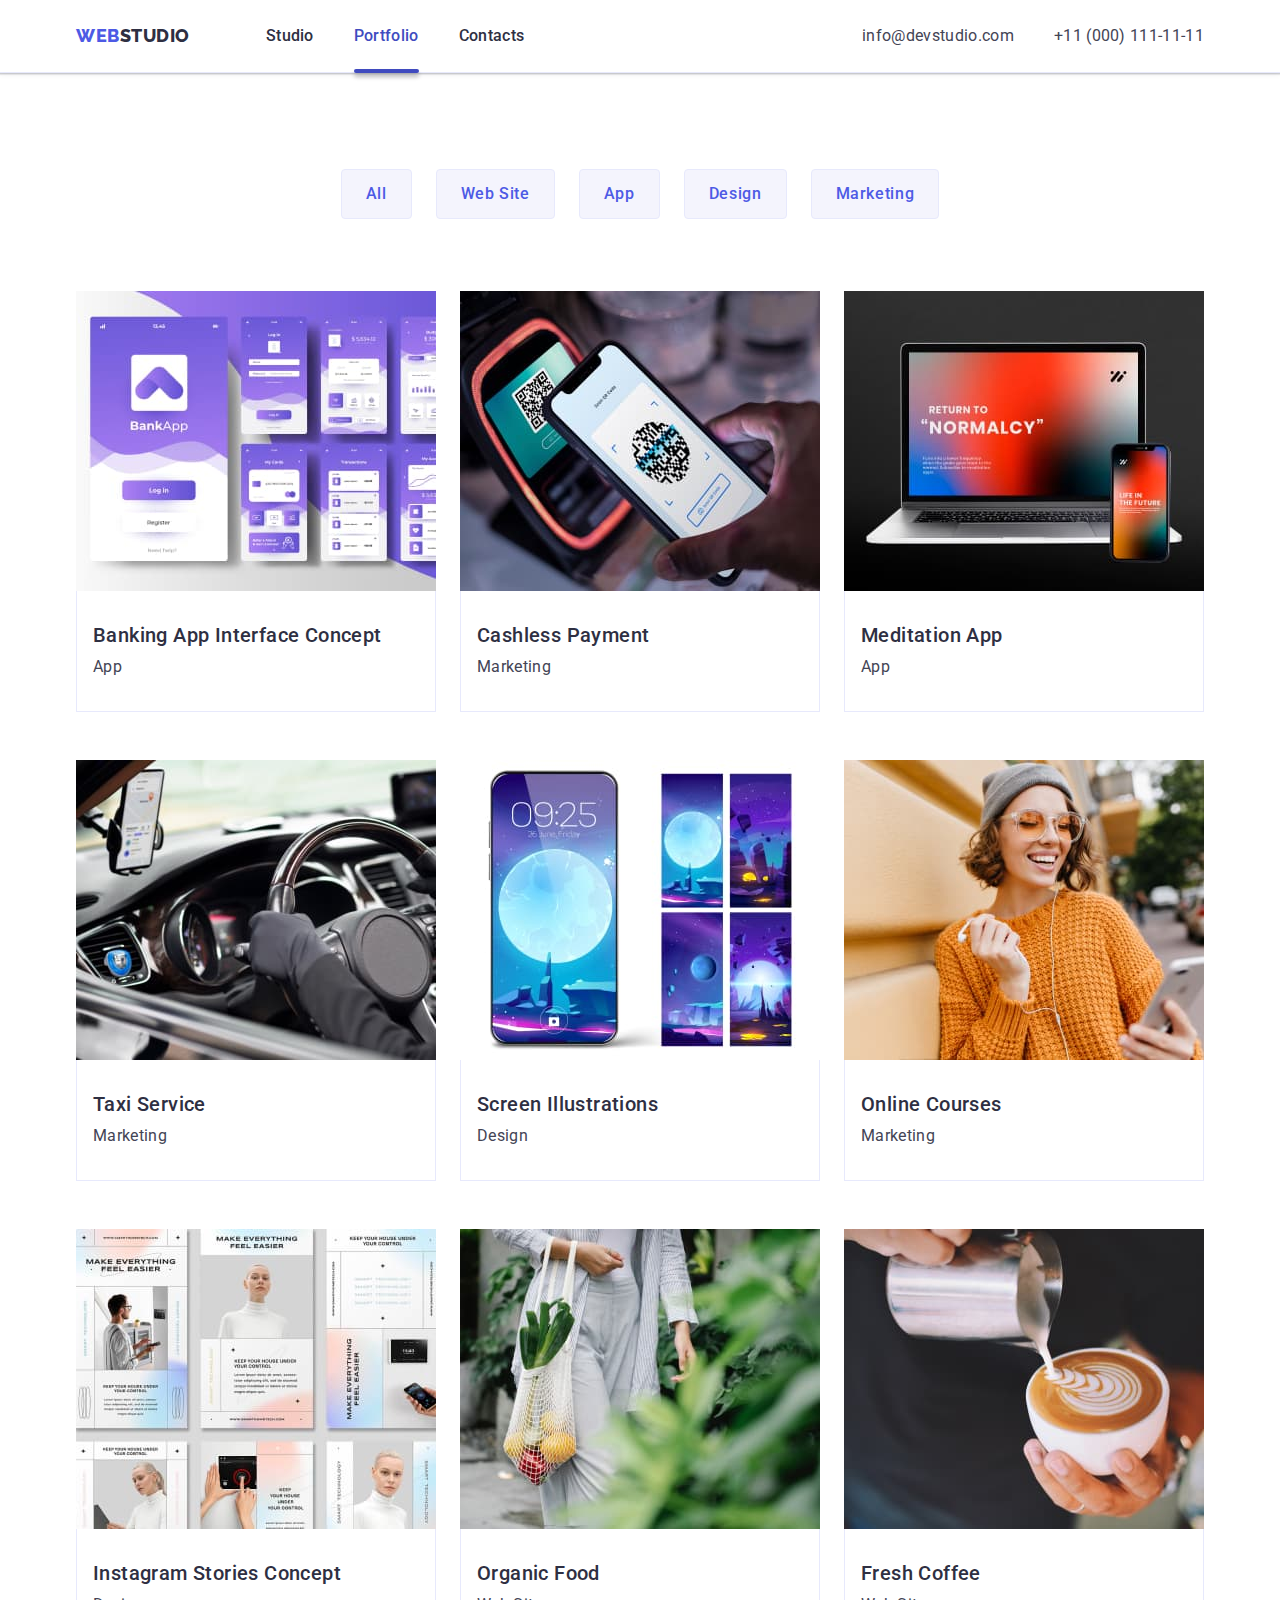
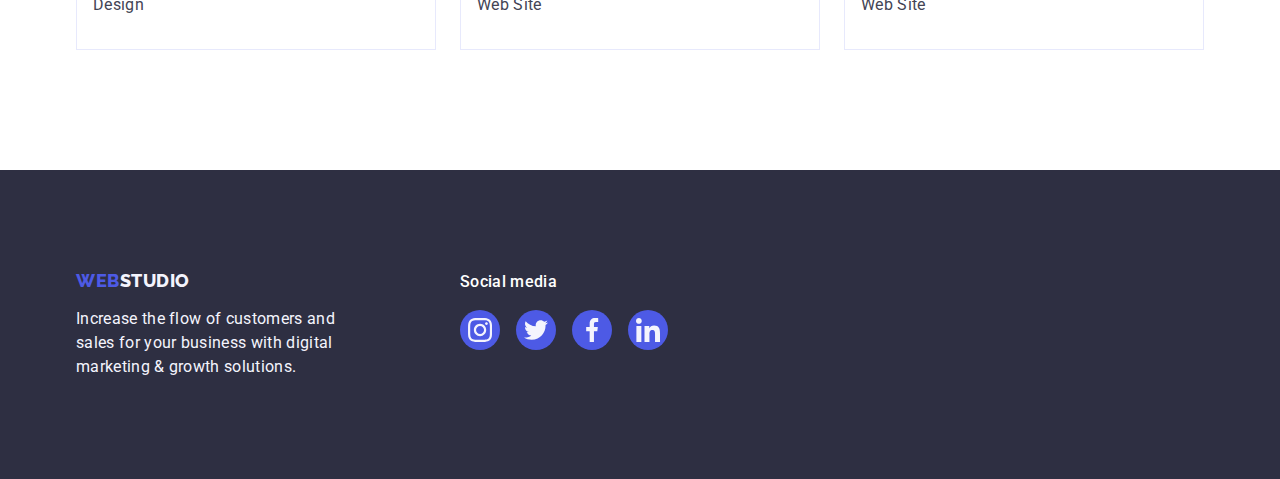
==== portfolio.html @ 2a063005 "Initial commit" ====
<!DOCTYPE html>
<html lang="en">
  <head>
    <meta charset="UTF-8" />
    <meta http-equiv="X-UA-Compatible" content="IE=edge" />
    <meta name="viewport" content="width=device-width, initial-scale=1.0" />
    <title>WebStudio</title>
    <link rel="preconnect" href="https://fonts.googleapis.com" />
    <link rel="preconnect" href="https://fonts.gstatic.com" crossorigin />
    <link
      href="https://fonts.googleapis.com/css2?family=Raleway:wght@800&family=Roboto:wght@400;500;700;900&display=swap"
      rel="stylesheet"
    />
    <link
      rel="stylesheet"
      href="https://cdnjs.cloudflare.com/ajax/libs/modern-normalize/1.0.0/modern-normalize.min.css"
    />
    <link rel="stylesheet" href="./css/styles.css" />
  </head>
  <body>
    <header class="header">
      <div class="container header-div">
        <nav class="header-nav">
          <a class="logo link" href="./index.html"
            >Web<span class="logo-header">Studio</span></a
          >
          <ul class="header-list list">
            <li class="header-item">
              <a class="header-link link" href="./index.html">Studio</a>
            </li>
            <li class="header-item">
              <a class="header-link link current" href="./portfolio.html"
                >Portfolio</a
              >
            </li>
            <li class="header-item">
              <a class="header-link link" href="">Contacts</a>
            </li>
          </ul>
        </nav>
        <address class="adress">
          <ul class="header-list list">
            <li class="adress-item">
              <a class="adress-link link" href="mailto:info@devstudio.com"
                >info@devstudio.com</a
              >
            </li>
            <li class="adress-item">
              <a class="adress-link link" href="tel:+110001111111"
                >+11 (000) 111-11-11</a
              >
            </li>
          </ul>
        </address>
      </div>
    </header>
    <main>
      <!-- section portfolio -->
      <section class="portfolio">
        <div class="container">
          <h1 class="visually-hidden">Portfolio</h1>
          <ul class="portfolio-filter list">
            <li class="filter">
              <button class="filter-btn" type="button">All</button>
            </li>
            <li class="filter">
              <button class="filter-btn" type="button">Web Site</button>
            </li>
            <li class="filter">
              <button class="filter-btn" type="button">App</button>
            </li>
            <li class="filter">
              <button class="filter-btn" type="button">Design</button>
            </li>
            <li class="filter">
              <button class="filter-btn" type="button">Marketing</button>
            </li>
          </ul>
          <ul class="portfolio-list list">
            <li class="portfolio-item">
              <a class="portfolio-link link" href="">
                <div class="portfolio-wrapper">
                  <img
                    class="portfolio-image"
                    src="./images/portfolio/banking-app-interface-concept.jpg"
                    alt="Banking App Interface Concept"
                    width="360"
                    height="300"
                  />
                  <p class="overlay">
                    14 Stylish and User-Friendly App Design Concepts · Task
                    Manager App · Calorie Tracker App · Exotic Fruit Ecommerce
                    App · Cloud Storage App
                  </p>
                </div>
                <div class="portfolio-content">
                  <h2 class="portfolio-title">Banking App Interface Concept</h2>
                  <p class="portfolio-text">App</p>
                </div>
              </a>
            </li>
            <li class="portfolio-item">
              <a class="portfolio-link link" href="">
                <div class="portfolio-wrapper">
                  <img
                    class="portfolio-image"
                    src="./images/portfolio/cashless-payment.jpg"
                    alt="Cashless Payment"
                    width="360"
                    height="300"
                  />
                  <p class="overlay">
                    14 Stylish and User-Friendly App Design Concepts · Task
                    Manager App · Calorie Tracker App · Exotic Fruit Ecommerce
                    App · Cloud Storage App
                  </p>
                </div>
                <div class="portfolio-content">
                  <h2 class="portfolio-title">Cashless Payment</h2>
                  <p class="portfolio-text">Marketing</p>
                </div>
              </a>
            </li>
            <li class="portfolio-item">
              <a class="portfolio-link link" href=""
                ><div class="portfolio-wrapper">
                  <img
                    class="portfolio-image"
                    src="./images/portfolio/meditation-app.jpg"
                    alt="Meditation App"
                    width="360"
                    height="300"
                  />
                  <p class="overlay">
                    14 Stylish and User-Friendly App Design Concepts · Task
                    Manager App · Calorie Tracker App · Exotic Fruit Ecommerce
                    App · Cloud Storage App
                  </p>
                </div>
                <div class="portfolio-content">
                  <h2 class="portfolio-title">Meditation App</h2>
                  <p class="portfolio-text">App</p>
                </div>
              </a>
            </li>
            <li class="portfolio-item">
              <a class="portfolio-link link" href=""
                ><div class="portfolio-wrapper">
                  <img
                    class="portfolio-image"
                    src="./images/portfolio/taxi-service.jpg"
                    alt="Taxi Service"
                    width="360"
                    height="300"
                  />
                  <p class="overlay">
                    14 Stylish and User-Friendly App Design Concepts · Task
                    Manager App · Calorie Tracker App · Exotic Fruit Ecommerce
                    App · Cloud Storage App
                  </p>
                </div>
                <div class="portfolio-content">
                  <h2 class="portfolio-title">Taxi Service</h2>
                  <p class="portfolio-text">Marketing</p>
                </div>
              </a>
            </li>
            <li class="portfolio-item">
              <a class="portfolio-link link" href=""
                ><div class="portfolio-wrapper">
                  <img
                    class="portfolio-image"
                    src="./images/portfolio/screen-illustrations.jpg"
                    alt="Screen Illustrations"
                    width="360"
                    height="300"
                  />
                  <p class="overlay">
                    14 Stylish and User-Friendly App Design Concepts · Task
                    Manager App · Calorie Tracker App · Exotic Fruit Ecommerce
                    App · Cloud Storage App
                  </p>
                </div>
                <div class="portfolio-content">
                  <h2 class="portfolio-title">Screen Illustrations</h2>
                  <p class="portfolio-text">Design</p>
                </div>
              </a>
            </li>
            <li class="portfolio-item">
              <a class="portfolio-link link" href=""
                ><div class="portfolio-wrapper">
                  <img
                    class="portfolio-image"
                    src="./images/portfolio/online-courses.jpg"
                    alt="Online Courses"
                    width="360"
                    height="300"
                  />
                  <p class="overlay">
                    14 Stylish and User-Friendly App Design Concepts · Task
                    Manager App · Calorie Tracker App · Exotic Fruit Ecommerce
                    App · Cloud Storage App
                  </p>
                </div>
                <div class="portfolio-content">
                  <h2 class="portfolio-title">Online Courses</h2>
                  <p class="portfolio-text">Marketing</p>
                </div>
              </a>
            </li>
            <li class="portfolio-item">
              <a class="portfolio-link link" href=""
                ><div class="portfolio-wrapper">
                  <img
                    class="portfolio-image"
                    src="./images/portfolio/instagram-stories-concept.jpg"
                    alt="Instagram Stories Concept"
                    width="360"
                    height="300"
                  />
                  <p class="overlay">
                    14 Stylish and User-Friendly App Design Concepts · Task
                    Manager App · Calorie Tracker App · Exotic Fruit Ecommerce
                    App · Cloud Storage App
                  </p>
                </div>
                <div class="portfolio-content">
                  <h2 class="portfolio-title">Instagram Stories Concept</h2>
                  <p class="portfolio-text">Design</p>
                </div>
              </a>
            </li>
            <li class="portfolio-item">
              <a class="portfolio-link link" href=""
                ><div class="portfolio-wrapper">
                  <img
                    class="portfolio-image"
                    src="./images/portfolio/organic-food.jpg"
                    alt="Organic Food"
                    width="360"
                    height="300"
                  />
                  <p class="overlay">
                    14 Stylish and User-Friendly App Design Concepts · Task
                    Manager App · Calorie Tracker App · Exotic Fruit Ecommerce
                    App · Cloud Storage App
                  </p>
                </div>
                <div class="portfolio-content">
                  <h2 class="portfolio-title">Organic Food</h2>
                  <p class="portfolio-text">Web Site</p>
                </div>
              </a>
            </li>
            <li class="portfolio-item">
              <a class="portfolio-link link" href=""
                ><div class="portfolio-wrapper">
                  <img
                    class="portfolio-image"
                    src="./images/portfolio/fresh-coffee.jpg"
                    alt="Fresh Coffee"
                    width="360"
                    height="300"
                  />
                  <p class="overlay">
                    14 Stylish and User-Friendly App Design Concepts · Task
                    Manager App · Calorie Tracker App · Exotic Fruit Ecommerce
                    App · Cloud Storage App
                  </p>
                </div>
                <div class="portfolio-content">
                  <h2 class="portfolio-title">Fresh Coffee</h2>
                  <p class="portfolio-text">Web Site</p>
                </div>
              </a>
            </li>
          </ul>
        </div>
      </section>
    </main>
    <footer class="footer">
      <div class="container footer-cont">
        <div class="footer-div">
          <a class="logo-foot link" href="./index.html"
            >Web<span class="logo-footer">Studio</span></a
          >
          <p class="footer-text">
            Increase the flow of customers and sales for your business with
            digital marketing & growth solutions.
          </p>
        </div>
        <div class="footer-div">
          <p class="footer-social-text">Social media</p>
          <ul class="footer-social-list list">
            <li class="social-list-item">
              <a href="" class="footer-social-link link">
                <svg class="social" width="24" height="24">
                  <use href="./images/icons.svg#instagram"></use></svg
              ></a>
            </li>
            <li class="social-list-item">
              <a href="" class="footer-social-link link">
                <svg class="social" width="24" height="24">
                  <use href="./images/icons.svg#twitter"></use></svg
              ></a>
            </li>
            <li class="social-list-item">
              <a href="" class="footer-social-link link">
                <svg class="social" width="24" height="24">
                  <use href="./images/icons.svg#facebook"></use></svg
              ></a>
            </li>
            <li class="social-list-item">
              <a href="" class="footer-social-link link">
                <svg class="social" width="24" height="24">
                  <use href="./images/icons.svg#linkedin"></use></svg
              ></a>
            </li>
          </ul>
        </div>
      </div>
    </footer>
  </body>
</html>
---- css/styles.css ----
/* * {
  margin: 0;
  box-sizing: border-box;

} */

:root {
  --iris: #4d5ae5;
  --navyblue: #2e2f42;
  --slate: #434455;
  --liteslate: #8e8f99;
  --cloud: #f4f4fd;
  --white: #ffffff;
  --ocean: #404bbf;
  --green: #31d0aa;
  --dairy: #fcfcfc;
  --cornflower: #e7e9fc;
  --transition: 250ms cubic-bezier(0.4, 0, 0.2, 1);
}

body {
  font-family: 'Roboto', sans-serif;
  font-size: 16px;
  line-height: 1.5;
  letter-spacing: 0.02em;
  color: var(--slate);
  background-color: var(--white);
}

.list {
  list-style: none;
}

.link {
  text-decoration: none;
}

a:focus,
button:focus {
  outline: none;
}

h1,
h2,
h3,
h4,
h5,
h6,
p {
  margin-top: 0;
  margin-bottom: 0;
}

ul,
ol {
  margin-top: 0;
  margin-bottom: 0;
  padding-left: 0;
}

img {
  display: block;
}

h2 {
  font-weight: 700;
  font-size: 36px;
  line-height: 1.11;
  letter-spacing: 0.02em;
  text-transform: capitalize;
  color: var(--navyblue);
}

h3 {
  font-weight: 500;
  font-size: 20px;
  letter-spacing: 0.02em;
  line-height: 1.2;
  color: var(--navyblue);
}

.container {
  width: 1158px;
  margin-left: auto;
  margin-right: auto;
  padding: 0 15px 0 15px;
}

/* PAGE HEADER */

.header {
  border-bottom: 1px solid #e7e9fc;
  box-shadow: 0px 2px 1px rgba(46, 47, 66, 0.08),
    0px 1px 1px rgba(46, 47, 66, 0.16), 0px 1px 6px rgba(46, 47, 66, 0.08);
}

.header-div {
  display: flex;
  align-items: center;
  justify-content: space-between;
}

.header-nav {
  display: flex;
  align-items: center;
}

.header-list {
  display: flex;
  gap: 40px;
}

.header-item {
  gap: 40px;
  position: relative;
}

/* .header-item:not(:nth-last-child(-n + 1)) {
  margin-right: 40px;
} */

.logo {
  margin-right: 76px;
  padding: 24px 0;

  font-family: 'Raleway', sans-serif;
  font-weight: 800;
  font-size: 18px;
  line-height: 1.17;
  letter-spacing: 0.03em;
  text-transform: uppercase;
  color: var(--iris);
}

.logo-header {
  color: var(--navyblue);
}

.header-link {
  position: relative;
  padding-top: 24px;
  padding-bottom: 24px;
  display: block;

  font-weight: 500;
  font-size: 16px;
  line-height: 1.5;
  letter-spacing: 0.02em;
  color: var(--navyblue);

  transition: color 250ms cubic-bezier(0.4, 0, 0.2, 1);
}

.header-link:hover,
.header-link:focus,
.header-link.current {
  color: var(--ocean);
}

.header-link::after {
  content: '';
  display: block;
  position: absolute;
  bottom: -1px;

  opacity: 0;
  background-color: var(--ocean);
  min-width: 100%;
  height: 4px;
  box-shadow: 0px 4px 4px rgba(0, 0, 0, 0.25);
  border-radius: 2px;

  transition: opacity var(--transition);
}

.header-link:hover::after,
.header-link:focus::after,
.header-link.current::after {
  opacity: 1;
}

.adress {
  margin-left: auto;
  font-style: normal;
}

.adress-item {
  gap: 40px;
}

/* .adress-item:not(:nth-last-child(-n + 1)) {
  margin-right: 40px;
} */

.adress-link {
  display: block;
  padding-top: 24px;
  padding-bottom: 24px;

  font-size: 16px;
  line-height: 1.5;
  letter-spacing: 0.02em;
  color: var(--slate);

  transition: color var(--transition);
}

.adress-link:hover,
.adress-link:focus {
  color: var(--ocean);
}

/* SECTION 1 HERO */

.hero {
  padding-top: 188px;
  padding-bottom: 188px;
  max-width: 1440px;
  margin-left: auto;
  margin-right: auto;

  background-color: var(--navyblue);
  background-image: linear-gradient(
      rgba(46, 47, 66, 0.7),
      rgba(46, 47, 66, 0.7)
    ),
    url(../images/background/people-office.jpg);
  background-size: cover;
  background-repeat: no-repeat;
  background-position: center;
}

.title-hero {
  margin-bottom: 48px;
  margin-left: auto;
  margin-right: auto;
  max-width: 496px;

  font-size: 56px;
  line-height: 1.07;
  letter-spacing: 0.02em;
  /* text-align: center; */
  color: var(--white);
}

.button {
  display: block;
  min-width: 169px;
  margin-left: auto;
  margin-right: auto;
  padding: 16px 32px;

  font-family: inherit;
  font-weight: 500;
  font-size: 16px;
  line-height: 1.5;
  text-align: center;
  letter-spacing: 0.04em;
  color: var(--white);
  background-color: var(--iris);
  border: none;
  border-radius: 4px;
  cursor: pointer;

  transition: background-color 250ms cubic-bezier(0.4, 0, 0.2, 1);
}

.button:hover,
.button:focus {
  background-color: var(--ocean);
}

/* SECTION 2 ABOUT */

.about {
  padding-top: 120px;
  padding-bottom: 120px;
}

.visually-hidden {
  position: absolute;
  width: 1px;
  height: 1px;
  margin: -1px;
  border: 0;
  padding: 0;
  white-space: nowrap;
  clip-path: inset(100%);
  clip: rect(0 0 0 0);
  overflow: hidden;
}

.about-list {
  display: flex;
  justify-content: space-between;
}

.subtitle-about {
  margin-bottom: 8px;
}

.about-item {
  /* min-width: 264px; */
  flex-basis: calc((100% - 3 * 24px) / 4);
}

.about-icon {
  display: flex;
  align-items: center;
  justify-content: center;
  height: 112px;
  padding: 24px 100px;
  border-radius: 4px;
  background-color: var(--cloud);
  margin-bottom: 8px;
}

.about-item:not(:nth-last-child(-n + 1)) {
  margin-right: 24px;
}

/* SECTION 3 ACTIVITIES */

.activities {
  padding-bottom: 120px;
}

.activities-title {
  text-align: center;
  margin-bottom: 72px;
}

.activities-item {
  flex-basis: calc((100% - 3 * 16px) / 3);
}

.activities-list {
  display: flex;
  gap: 24px;
}

/* SECTION 4 TEAM */

.team {
  padding-top: 120px;
  padding-bottom: 120px;

  background-color: var(--cloud);
}

.team-title {
  margin-bottom: 72px;

  text-align: center;
}

.team-list {
  display: flex;
  gap: 24px;
}

.team-item {
  /* min-width: 264px; */
  flex-basis: calc((100% - 3 * 24px) / 4);

  background-color: var(--white);
  border-radius: 0px 0px 4px 4px;
  box-shadow: 0px 1px 6px rgba(46, 47, 66, 0.08),
    0px 1px 1px rgba(46, 47, 66, 0.16), 0px 2px 1px rgba(46, 47, 66, 0.08);
}

.employee {
  padding: 32px 16px;
}

.employees {
  margin-bottom: 8px;

  text-align: center;
}

.team-text {
  text-align: center;
  margin-bottom: 8px;
}

.social-list {
  display: flex;
  gap: 24px;
  justify-content: center;
}

.social-list-item {
  display: flex;
  align-items: stretch;
  width: 40px;
  height: 40px;
}

.social-list-link,
.footer-social-link {
  display: flex;
  justify-content: center;
  align-items: center;
  width: 100%;
  border-radius: 50%;
  background-color: var(--iris);
  color: var(--cloud);

  transition: background-color var(--transition);
}

.social-list-link:hover,
.social-list-link:focus {
  background-color: var(--ocean);
}

.social {
  fill: currentColor;
}

.employee-social {
  width: 16px;
  height: 16px;
}

/* SECTION 5  CUSTOMERS*/

.customers {
  padding-top: 120px;
  padding-bottom: 120px;
}

.customers-title {
  text-align: center;
  margin-bottom: 72px;
}

.customers-list {
  display: flex;
  gap: 24px;
}

.customers-list-item {
  display: flex;
  width: 168px;
  height: 88px;
}

.customers-list-link {
  width: 100%;
  display: flex;

  padding: 16px 32px;
  align-items: center;
  justify-content: center;
  object-fit: none;
  border: 1px solid #8e8f99;
  border-radius: 4px;
  color: var(--liteslate);

  transition: border-color var(--transition), color var(--transition);
}

.customers-list-link:hover,
.customers-list-link:focus {
  border-color: var(--ocean);
  color: var(--ocean);
}

.customers-img {
  width: 104px;
  height: 56px;
  fill: currentColor;
}

/* FOOTER */
.footer {
  padding-top: 100px;
  padding-bottom: 100px;

  background-color: var(--navyblue);
}

/* .container-footer {
  width: 264px;
} */

.logo-foot {
  margin-bottom: 16px;
  display: inline-block;

  font-family: 'Raleway', sans-serif;
  font-weight: 800;
  font-size: 18px;
  line-height: 1.17;
  letter-spacing: 0.03em;
  text-transform: uppercase;
  color: var(--iris);
}

.logo-footer {
  color: var(--cloud);
}

.footer-text {
  max-width: 264px;

  color: var(--cloud);
}

.footer-cont {
  display: flex;
  align-items: baseline;
}

.footer-social-text {
  margin-bottom: 16px;
  font-family: 'Roboto', sans-serif;
  font-weight: 500;
  font-size: 16px;
  line-height: 1.5;
  letter-spacing: 0.02em;
  color: #ffffff;
}

.footer-div:not(:last-child) {
  margin-right: 120px;
}

.footer-social-list {
  display: flex;
  gap: 16px;
}

.footer-social-link:hover,
.footer-social-link:focus {
  background-color: var(--green);
}

.footer-social {
  width: 24px;
  height: 24px;
}

/* .list-item:not(:last-child) {  margin-bottom: 12px;} */

/* ====== PORTFOLIO ====== */

.portfolio {
  padding-top: 96px;
  padding-bottom: 120px;
}

.portfolio-filter {
  display: flex;
  justify-content: center;
  margin-bottom: 72px;
}

.filter:not(:nth-last-child(-n + 1)) {
  margin-right: 24px;
}

.filter-btn {
  display: inline-block;
  padding: 12px 24px;

  font-family: 'Roboto', sans-serif;
  font-weight: 500;
  font-size: 16px;
  line-height: 1.5;
  text-align: center;
  letter-spacing: 0.04em;
  color: var(--iris);
  background-color: var(--cloud);
  cursor: pointer;
  border: 1px solid #e7e9fc;
  border-radius: 4px;

  transition: color var(--transition), background-color var(--transition),
    box-shadow var(--transition), border-color var(--transition);
}

.filter-btn:hover,
.filter-btn:focus {
  color: var(--white);
  background-color: var(--ocean);
  border: 1px solid transparent;
  box-shadow: 0px 3px 1px rgba(0, 0, 0, 0.1), 0px 2px 1px rgba(0, 0, 0, 0.08),
    0px 2px 2px rgba(0, 0, 0, 0.12);
}

.portfolio-list {
  display: flex;
  flex-wrap: wrap;
  column-gap: 24px;
  row-gap: 48px;
}

.portfolio-item {
  flex-basis: calc((100% - 2 * 24px) / 3);
}

/* .portfolio-item:nth-child(3n + 1) {
  margin-right: 24px;
}

.portfolio-item:nth-child(3n + 2) {
  margin-right: 24px;
} */

.portfolio-link {
  display: block;

  transition: box-shadow var(--transition);
}

.portfolio-link:hover,
.portfolio-link:focus {
  box-shadow: 0px 1px 6px rgba(46, 47, 66, 0.08),
    0px 1px 1px rgba(46, 47, 66, 0.16), 0px 2px 1px rgba(46, 47, 66, 0.08);
}

.portfolio-link:hover .overlay,
.portfolio-link:focus .overlay {
  /* transform: translate(0, 0); */
  transform: translateY(0%);
}

.portfolio-wrapper {
  position: relative;
  overflow: hidden;
}

.portfolio-content {
  padding: 32px 16px;
  border: 1px solid #e7e9fc;
  border-top: none;
}

.portfolio-title {
  margin-bottom: 8px;

  font-weight: 500;
  font-size: 20px;
  line-height: 1.2;
  letter-spacing: 0.02em;
  color: var(--navyblue);
}

.portfolio-text {
  color: var(--slate);
}

.overlay {
  left: 0;
  top: 0;
  position: absolute;
  width: 100%;
  height: 100%;
  overflow: auto;
  transform: translate(0, 100%);
  transition: transform 250ms cubic-bezier(0.4, 0, 0.2, 1);

  background-color: rgba(77, 90, 229, 1);
  color: var(--cloud);
  padding-top: 40px;
  padding-bottom: 40px;
  padding-left: 32px;
  padding-right: 32px;
}

/* ====== /PORTFOLIO ====== */

/* ====== MODAL WINDOW ====== */

.backdrop {
  position: fixed;
  top: 0;
  left: 0;
  z-index: 100;
  width: 100%;
  height: 100%;
  background-color: rgba(46, 47, 66, 0.4);
  transition: opacity 250ms cubic-bezier(0.4, 0, 0.2, 1),
    visibility 250ms cubic-bezier(0.4, 0, 0.2, 1);
}

.backdrop.is-hidden {
  opacity: 0;
  visibility: hidden;
  pointer-events: none;
}

.modal {
  position: absolute;
  top: 50%;
  left: 50%;
  transform: translate(-50%, -50%);
  width: 408px;
  min-height: 584px;
  border-radius: 4px;
  background-color: var(--dairy);
  box-shadow: 0px 1px 1px rgba(0, 0, 0, 0.14), 0px 1px 3px rgba(0, 0, 0, 0.12),
    0px 2px 1px rgba(0, 0, 0, 0.2);
  transition: transform 250ms cubic-bezier(0.4, 0, 0.2, 1);
}

.modal-close-btn {
  display: flex;
  justify-content: center;
  align-items: center;
  position: absolute;
  width: 24px;
  height: 24px;
  top: 24px;
  right: 24px;

  background-color: var(--cornflower);
  border: 1px solid rgba(0, 0, 0, 0.1);
  border-radius: 50%;
  padding: 0;
  cursor: pointer;
  transition: background-color 250ms cubic-bezier(0.4, 0, 0.2, 1),
    border 250ms cubic-bezier(0.4, 0, 0.2, 1);
}

.modal-close-btn:hover,
.modal-close-btn:focus {
  background-color: var(--ocean);
  border: none;
}

.modal-close-btn-icon {
  transition: fill var(--transition);
}

.modal-close-btn:hover .modal-close-btn-icon,
.modal-close-btn:focus .modal-close-btn-icon {
  fill: #ffffff;
}

/* ====== /MODAL WINDOW ====== */
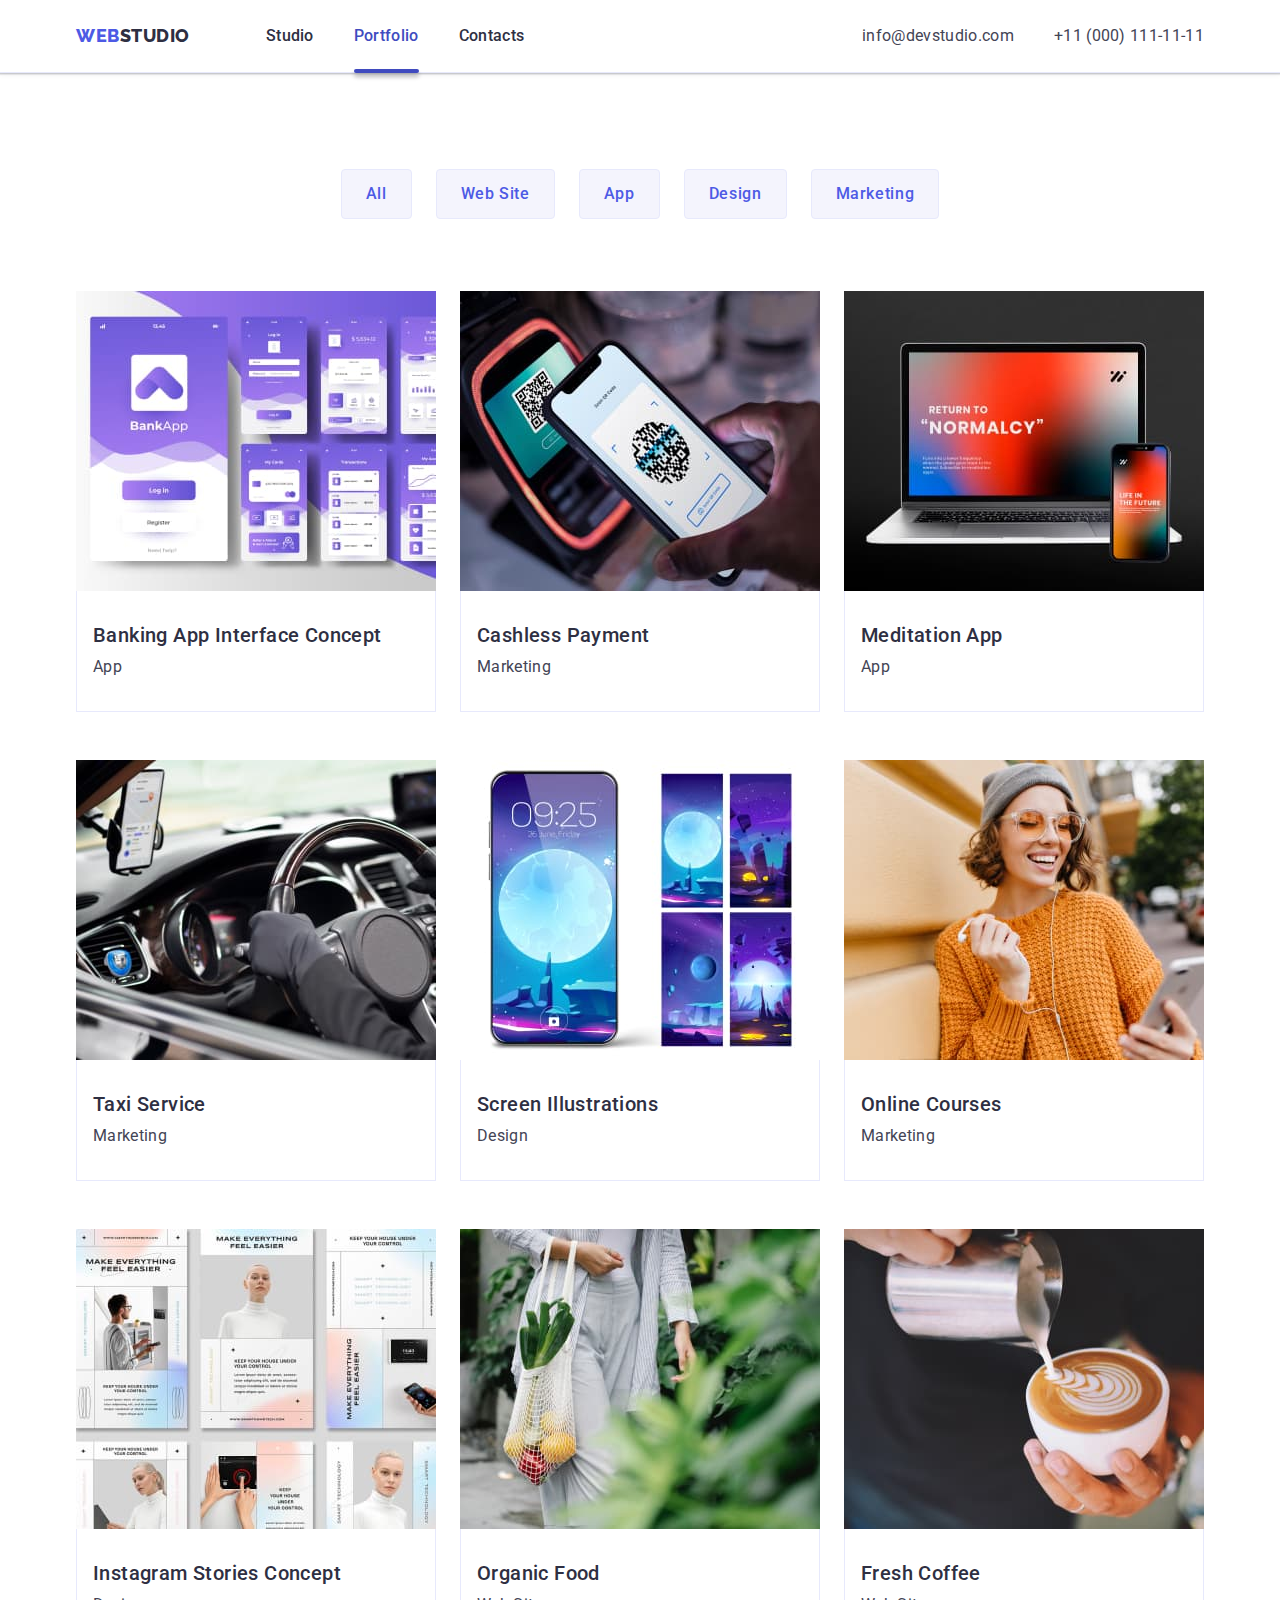
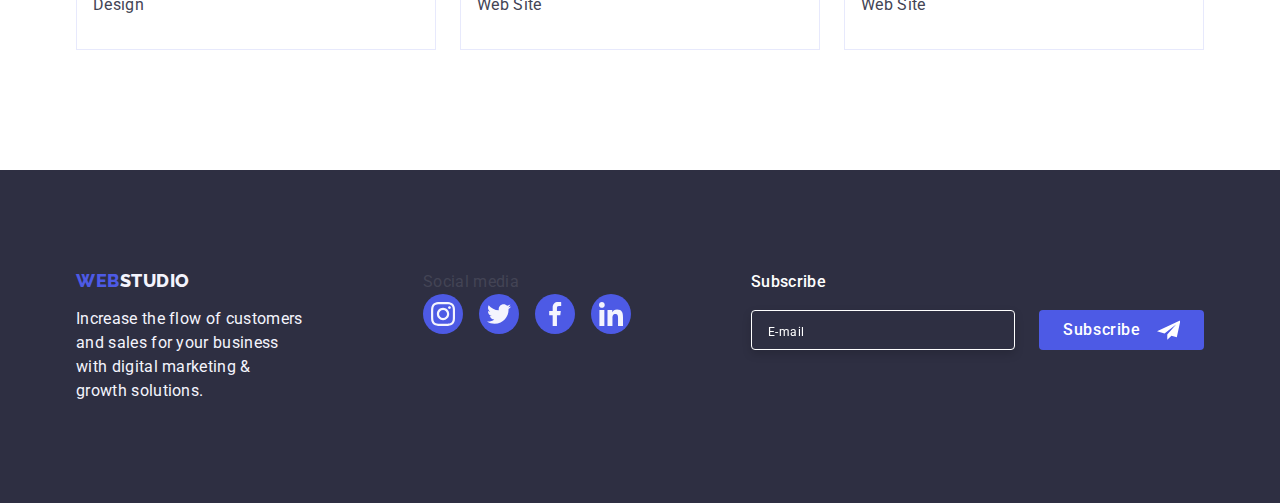
==== commit 3e91a4eb: "HW6 commit-3" ====
--- a/portfolio.html
+++ b/portfolio.html
@@ -319,6 +319,27 @@
             </li>
           </ul>
         </div>
+        <div class="subscribe-cont">
+          <form class="subscribe">
+            <p class="footer-tytle">Subscribe</p>
+            <div class="subscribe-form">
+              <label class="subscribe-field">
+                <input
+                  type="email"
+                  name="subscribe-email"
+                  class="subscribe-input"
+                  required
+                  placeholder="E-mail"
+                />
+              </label>
+              <button type="submit" class="subscribe-btn">
+                Subscribe<svg class="subscribe-icon" width="24" height="24">
+                  <use href="./images/icons.svg#icon-send"></use>
+                </svg>
+              </button>
+            </div>
+          </form>
+        </div>
       </div>
     </footer>
   </body>
--- a/css/styles.css
+++ b/css/styles.css
@@ -7,6 +7,7 @@
 :root {
   --iris: #4d5ae5;
   --navyblue: #2e2f42;
+  --navybluemodal: rgba(46, 47, 66, 0.4);
   --slate: #434455;
   --liteslate: #8e8f99;
   --cloud: #f4f4fd;
@@ -33,11 +34,6 @@
 
 .link {
   text-decoration: none;
-}
-
-a:focus,
-button:focus {
-  outline: none;
 }
 
 h1,
@@ -474,7 +470,7 @@
   fill: currentColor;
 }
 
-/* FOOTER */
+/* === FOOTER === */
 .footer {
   padding-top: 100px;
   padding-bottom: 100px;
@@ -513,8 +509,7 @@
   display: flex;
   align-items: baseline;
 }
-
-.footer-social-text {
+.footer-tytle {
   margin-bottom: 16px;
   font-family: 'Roboto', sans-serif;
   font-weight: 500;
@@ -524,8 +519,12 @@
   color: #ffffff;
 }
 
-.footer-div:not(:last-child) {
+.footer-div {
   margin-right: 120px;
+}
+
+.footer-div-soc {
+  margin-right: 80px;
 }
 
 .footer-social-list {
@@ -542,6 +541,74 @@
   width: 24px;
   height: 24px;
 }
+
+.subscribe {
+  width: 453px;
+}
+
+.subscribe-form {
+  display: flex;
+  justify-content: start;
+}
+
+.subscribe-input {
+  width: 264px;
+  height: 40px;
+  background-color: var(--navyblue);
+  border: 1px solid var(--white);
+  border-radius: 4px;
+  filter: drop-shadow(0px 4px 4px rgba(0, 0, 0, 0.15));
+  padding-left: 16px;
+  padding-right: 8px;
+  color: var(--white);
+  transition: border-color var(--transition);
+}
+
+.subscribe-input::placeholder {
+  font-family: inherit;
+  font-weight: 400;
+  font-size: 12px;
+  line-height: 2;
+  letter-spacing: 0.04em;
+  color: var(--white);
+}
+
+.subscribe-btn {
+  display: flex;
+  min-width: 165px;
+  height: 40px;
+  padding: 8px 24px;
+  margin-left: 24px;
+  font-family: inherit;
+  font-weight: 500;
+  font-size: 16px;
+  line-height: 1.5;
+  letter-spacing: 0.04em;
+  color: var(--white);
+  background: var(--iris);
+  border-radius: 4px;
+  border: none;
+  cursor: pointer;
+  transition: var(--transition);
+}
+
+.subscribe-icon {
+  margin-left: 16px;
+  fill: var(--white);
+}
+
+/* align-self: center;
+text-align: center; */
+
+.subscribe-btn:hover,
+subscribe-btn:focus {
+  background: var(--ocean);
+}
+
+.footer-social {
+}
+
+/* === /FOOTER === */
 
 /* .list-item:not(:last-child) {  margin-bottom: 12px;} */
 
@@ -699,7 +766,11 @@
   left: 50%;
   transform: translate(-50%, -50%);
   width: 408px;
-  min-height: 584px;
+  min-height: 516px;
+  padding-top: 72px;
+  padding-bottom: 24px;
+  padding-left: 24px;
+  padding-right: 24px;
   border-radius: 4px;
   background-color: var(--dairy);
   box-shadow: 0px 1px 1px rgba(0, 0, 0, 0.14), 0px 1px 3px rgba(0, 0, 0, 0.12),
@@ -742,3 +813,166 @@
 }
 
 /* ====== /MODAL WINDOW ====== */
+
+/* ====== MODAL FORM ====== */
+
+.modal-form {
+  display: flex;
+  flex-direction: column;
+}
+
+.modal-title {
+  display: inline-block;
+  margin-bottom: 16px;
+  /* align-items: center; */
+  margin-left: auto;
+  margin-right: auto;
+
+  font-weight: 500;
+  color: var(--navyblue);
+}
+
+.modal-form-field {
+  /* margin-top: 8px; */
+}
+
+.modal-form-input {
+  width: 100%;
+  height: 40px;
+  border: 1px solid var(--navybluemodal);
+  border-radius: 4px;
+  padding-left: 38px;
+  padding-right: 8px;
+  background-color: var(--dairy);
+  font-family: inherit;
+  color: var(--navyblue);
+  outline: none;
+  transition: border-color var(--transition);
+}
+
+.modal-form-input:focus {
+  border-color: var(--iris);
+}
+
+.modal-form-input:focus + .modal-form-icon {
+  fill: var(--iris);
+}
+
+.modal-form-input-desc {
+  display: block;
+  font-weight: 400;
+  font-size: 12px;
+  line-height: 1.17;
+  letter-spacing: 0.04em;
+  color: var(--liteslate);
+  margin-bottom: 4px;
+}
+
+.modal-form-message {
+  resize: none;
+  width: 100%;
+  height: 100px;
+  padding: 8px 16px;
+  margin-bottom: 16px;
+  outline: none;
+  border: 1px solid var(--navybluemodal);
+  border-radius: 4px;
+  background-color: var(--dairy);
+  font-family: inherit;
+  color: var(--navyblue);
+  transition: border-color var(--transition);
+}
+
+.modal-form-message:focus {
+  border-color: var(--iris);
+}
+
+.modal-form-message::placeholder {
+  font-weight: 400;
+  font-size: 12px;
+  line-height: 1.17;
+  letter-spacing: 0.04em;
+  color: var(--navybluemodal);
+}
+
+.modal-form-input-wrapper {
+  display: block;
+  position: relative;
+  margin-bottom: 8px;
+}
+
+.modal-form-icon {
+  position: absolute;
+  top: 50%;
+  left: 16px;
+  transform: translateY(-50%);
+  fill: var(--navyblue);
+  transition: fill var(--transition);
+}
+
+.modal-form-check-desc {
+  display: flex;
+  align-items: center;
+  font-weight: 400;
+  font-size: 12px;
+  line-height: 1.33;
+  letter-spacing: 0.04em;
+  color: var(--liteslate);
+  margin-bottom: 24px;
+}
+
+.modal-form-check-desc::before {
+  display: block;
+  margin-right: 8px;
+  border: 1px solid var(--navybluemodal);
+  border-radius: 2px;
+  cursor: pointer;
+  width: 16px;
+  height: 16px;
+  content: '';
+  transition: var(--transition);
+}
+
+.modal-form-check:checked + .modal-form-check-desc::before {
+  background-color: var(--ocean);
+  background-image: url(../images/click.svg);
+  background-repeat: no-repeat;
+  background-position: 50% 50%;
+  fill: var(--cloud);
+  /* transition: border-color var(--transition); */
+}
+
+.modal-form-check:focus + .modal-form-check-desc::before {
+  border-color: var(--iris);
+}
+
+.modal-form-submit {
+  display: block;
+  min-width: 169px;
+  height: 56px;
+  padding: 16px 32px;
+  align-self: center;
+
+  font-family: inherit;
+  font-weight: 500;
+  font-size: 16px;
+  line-height: 1.5;
+  text-align: center;
+  letter-spacing: 0.04em;
+  color: var(--white);
+  background: var(--iris);
+  box-shadow: 0px 4px 4px rgba(0, 0, 0, 0.15);
+  border-radius: 4px;
+  border: none;
+  cursor: pointer;
+  transition: var(--transition);
+}
+
+.modal-form-submit:hover,
+.modal-form-submit:focus {
+  background: var(--ocean);
+}
+
+/* ====== /MODAL FORM ====== */
+
+/* ====== FOOTER FORM ====== */
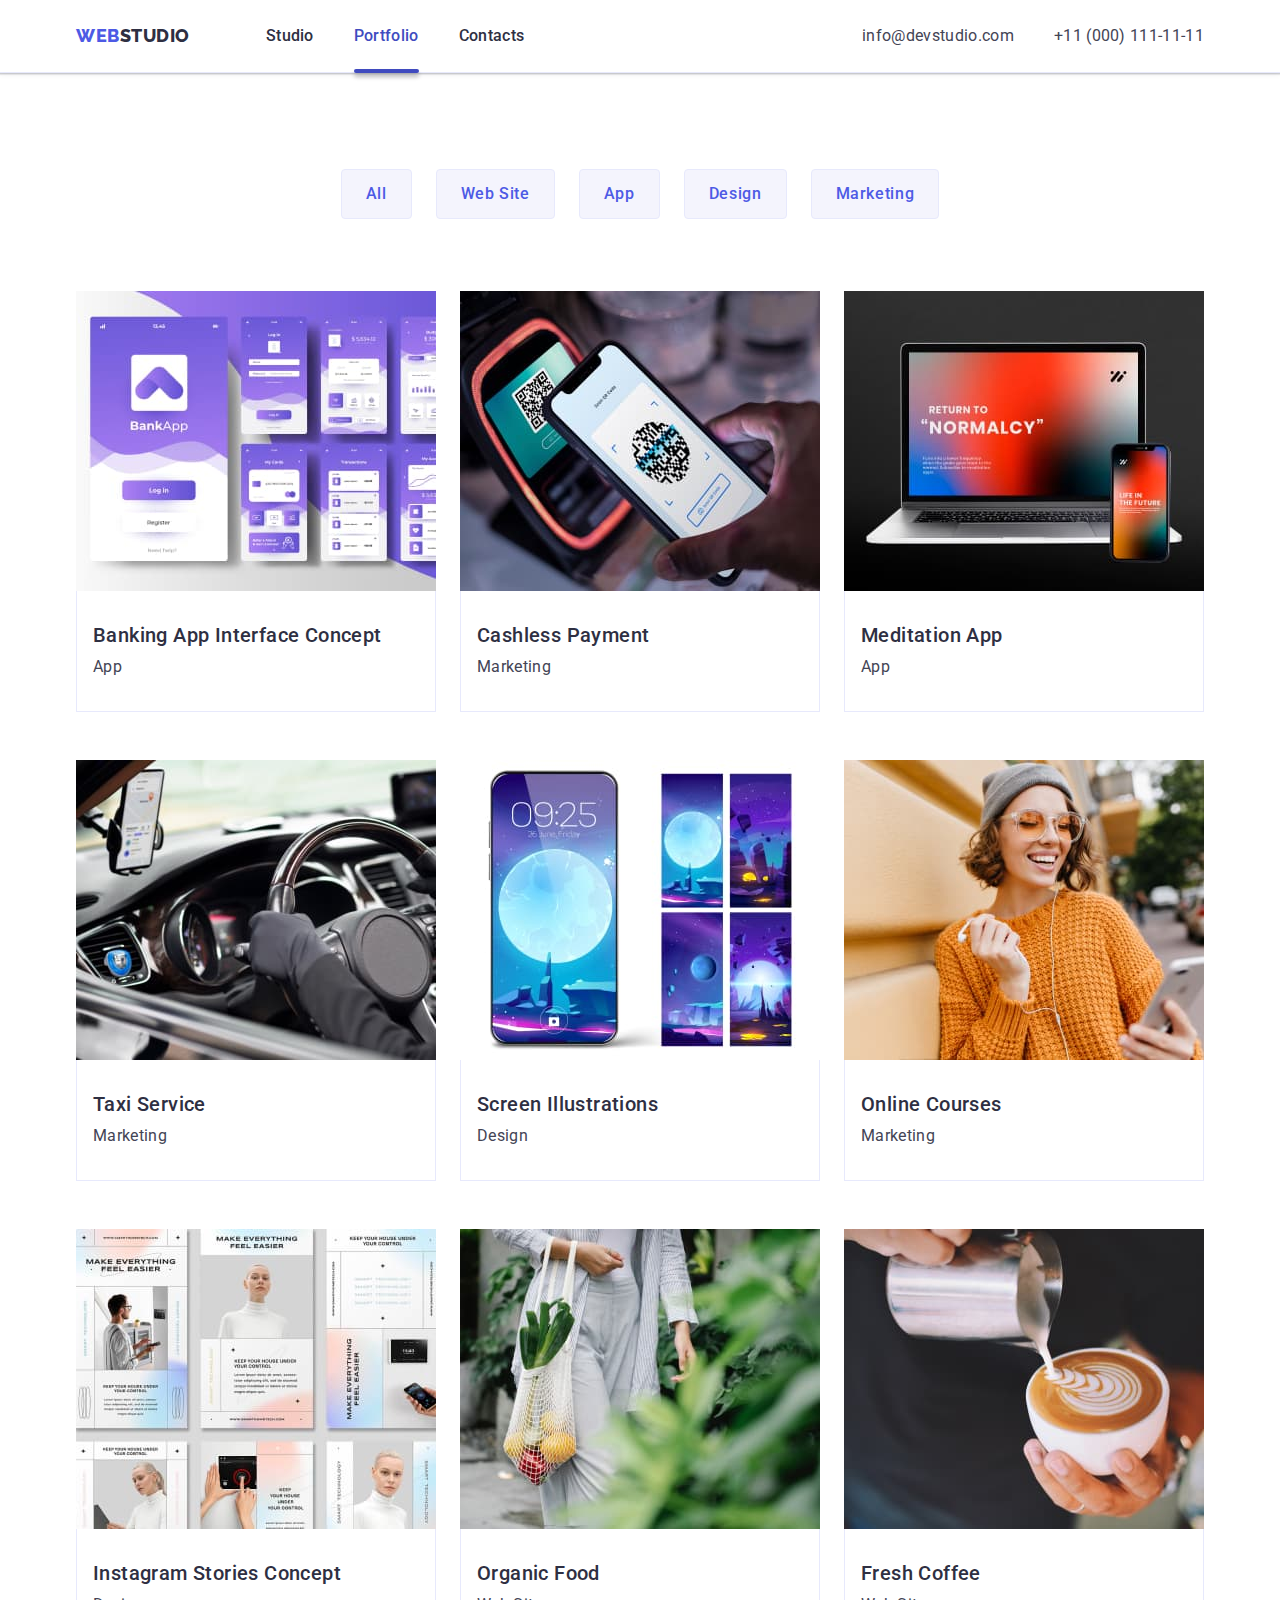
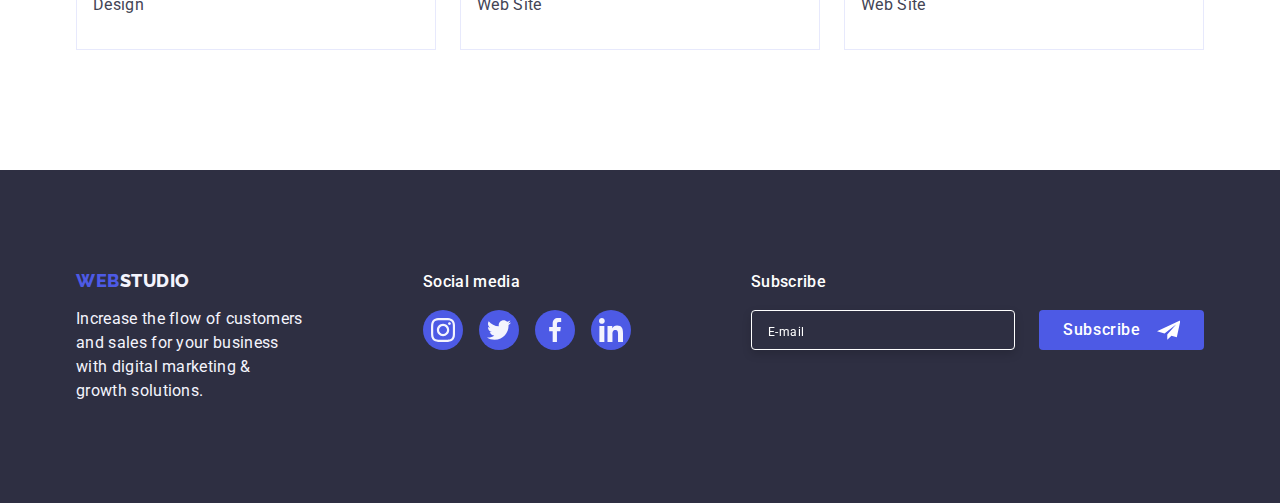
==== commit 79ed1801: "HW6 commit-4" ====
--- a/portfolio.html
+++ b/portfolio.html
@@ -291,7 +291,7 @@
           </p>
         </div>
         <div class="footer-div">
-          <p class="footer-social-text">Social media</p>
+          <p class="footer-tytle">Social media</p>
           <ul class="footer-social-list list">
             <li class="social-list-item">
               <a href="" class="footer-social-link link">
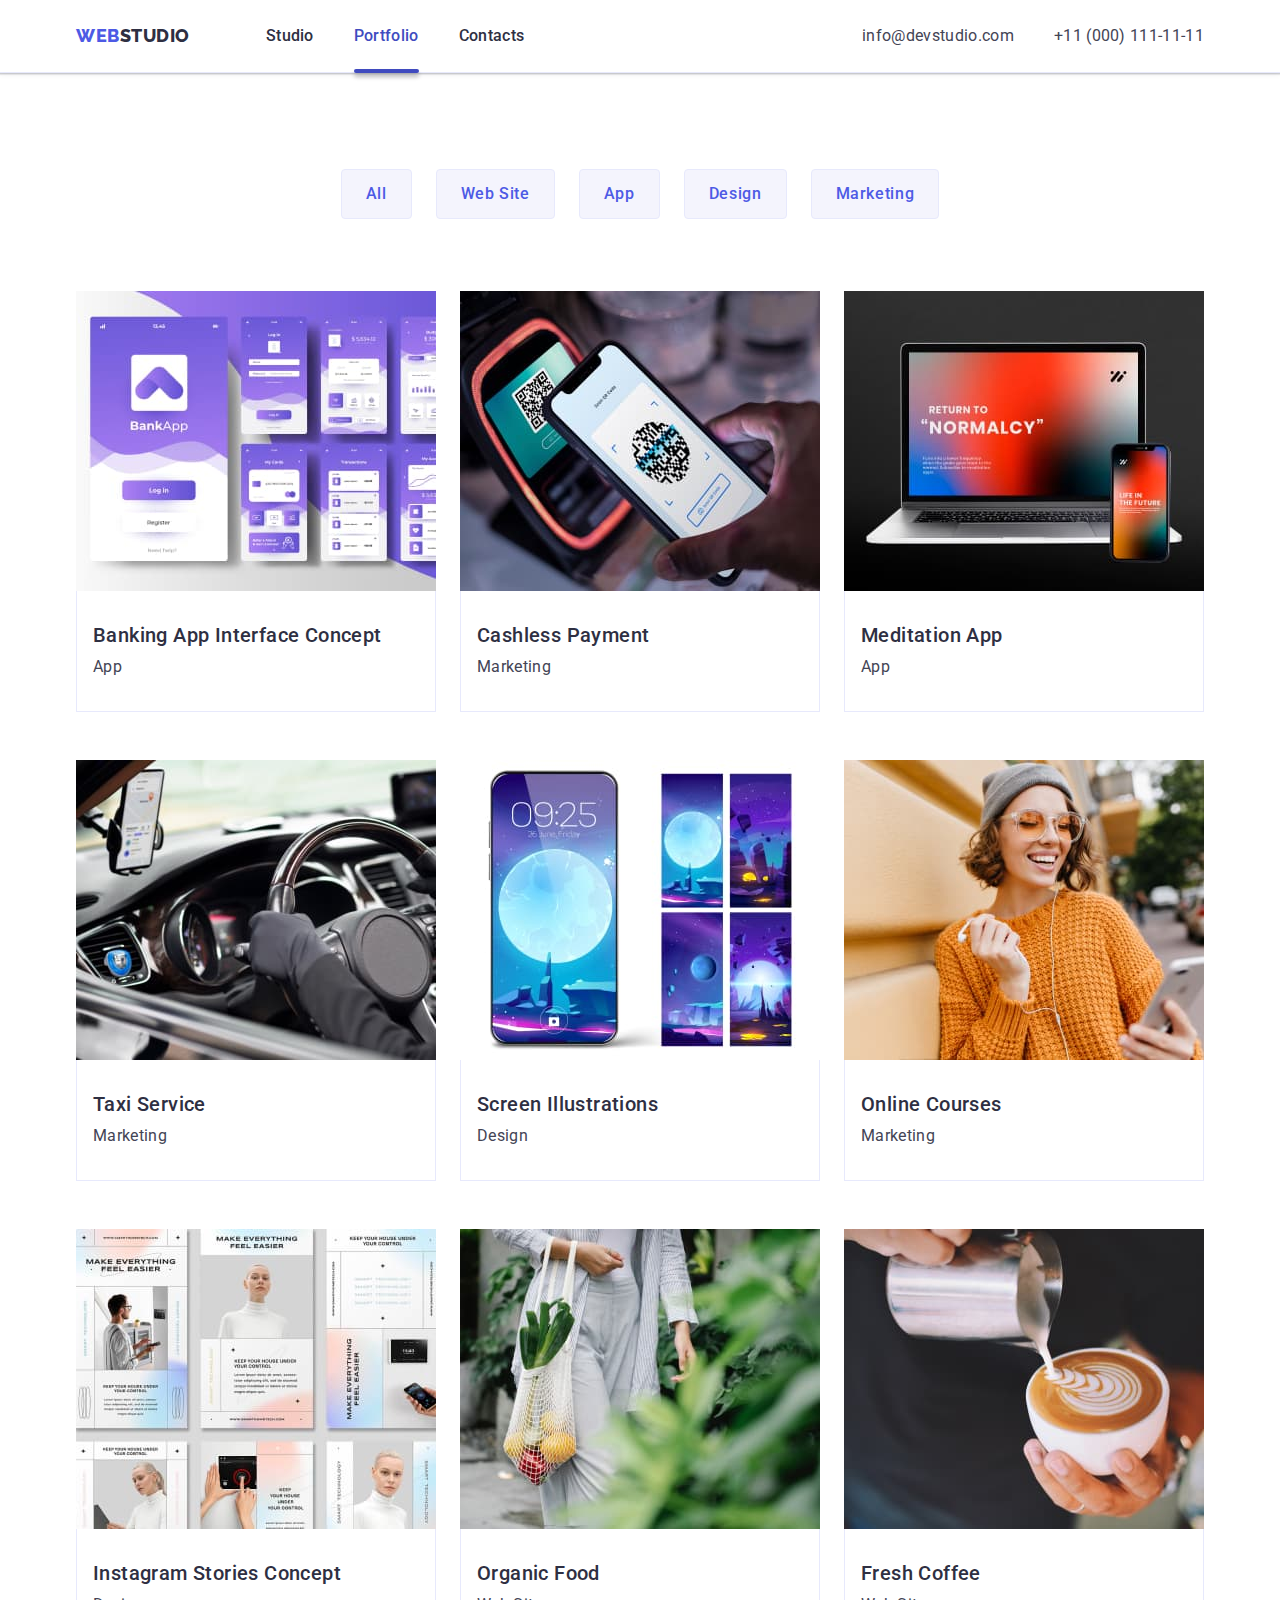
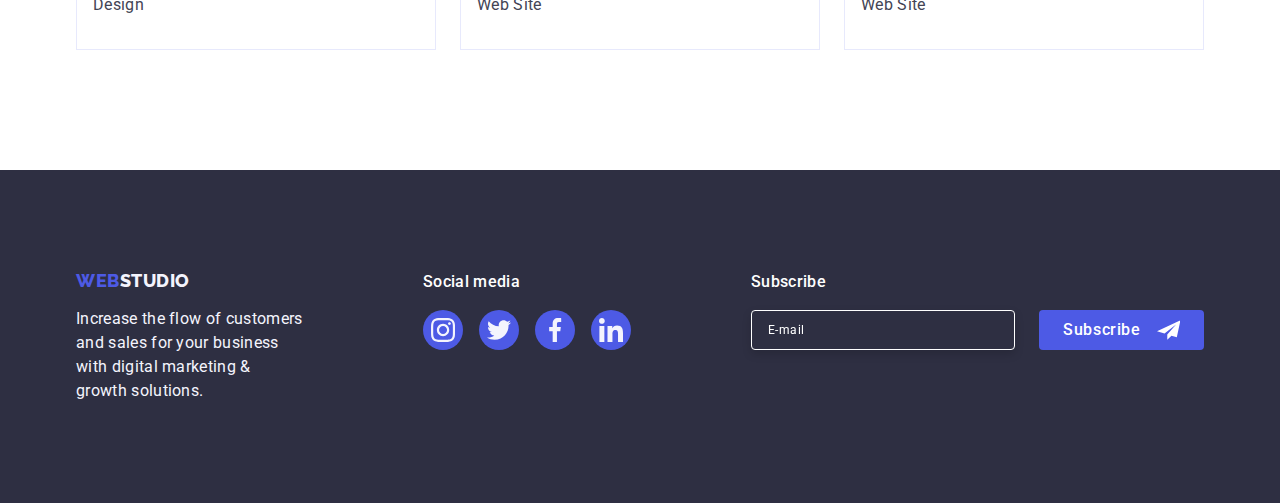
==== commit 075c547c: "HW6 commit-5" ====
--- a/portfolio.html
+++ b/portfolio.html
@@ -320,24 +320,22 @@
           </ul>
         </div>
         <div class="subscribe-cont">
-          <form class="subscribe">
-            <p class="footer-tytle">Subscribe</p>
-            <div class="subscribe-form">
-              <label class="subscribe-field">
-                <input
-                  type="email"
-                  name="subscribe-email"
-                  class="subscribe-input"
-                  required
-                  placeholder="E-mail"
-                />
-              </label>
-              <button type="submit" class="subscribe-btn">
-                Subscribe<svg class="subscribe-icon" width="24" height="24">
-                  <use href="./images/icons.svg#icon-send"></use>
-                </svg>
-              </button>
-            </div>
+          <p class="footer-tytle">Subscribe</p>
+          <form class="subscribe-form">
+            <label class="subscribe-field">
+              <input
+                type="email"
+                name="subscribe-email"
+                class="subscribe-input"
+                required
+                placeholder="E-mail"
+              />
+            </label>
+            <button type="submit" class="subscribe-btn">
+              Subscribe<svg class="subscribe-icon" width="24" height="24">
+                <use href="./images/icons.svg#icon-send"></use>
+              </svg>
+            </button>
           </form>
         </div>
       </div>
--- a/css/styles.css
+++ b/css/styles.css
@@ -511,7 +511,7 @@
 }
 .footer-tytle {
   margin-bottom: 16px;
-  font-family: 'Roboto', sans-serif;
+  font-family: inherit;
   font-weight: 500;
   font-size: 16px;
   line-height: 1.5;
@@ -542,13 +542,11 @@
   height: 24px;
 }
 
-.subscribe {
+.subscribe-form {
+  display: flex;
+  justify-content: start;
   width: 453px;
-}
-
-.subscribe-form {
-  display: flex;
-  justify-content: start;
+  gap: 24px;
 }
 
 .subscribe-input {
@@ -560,6 +558,10 @@
   filter: drop-shadow(0px 4px 4px rgba(0, 0, 0, 0.15));
   padding-left: 16px;
   padding-right: 8px;
+
+  font-size: 12px;
+  line-height: 1.5;
+  letter-spacing: 0.04em;
   color: var(--white);
   transition: border-color var(--transition);
 }
@@ -567,7 +569,7 @@
 .subscribe-input::placeholder {
   font-family: inherit;
   font-weight: 400;
-  font-size: 12px;
+  /* font-size: 12px; */
   line-height: 2;
   letter-spacing: 0.04em;
   color: var(--white);
@@ -575,10 +577,11 @@
 
 .subscribe-btn {
   display: flex;
+  justify-content: center;
+  align-items: center;
   min-width: 165px;
   height: 40px;
   padding: 8px 24px;
-  margin-left: 24px;
   font-family: inherit;
   font-weight: 500;
   font-size: 16px;
@@ -815,25 +818,39 @@
 /* ====== /MODAL WINDOW ====== */
 
 /* ====== MODAL FORM ====== */
-
-.modal-form {
-  display: flex;
-  flex-direction: column;
-}
-
 .modal-title {
-  display: inline-block;
   margin-bottom: 16px;
-  /* align-items: center; */
-  margin-left: auto;
-  margin-right: auto;
-
+  text-align: center;
+  font-size: 16px;
+  line-height: 1.5;
+  letter-spacing: 0.02em;
   font-weight: 500;
   color: var(--navyblue);
 }
 
+.modal-form {
+  display: flex;
+  flex-direction: column;
+}
+
+.modal-form-cont {
+  margin-bottom: 8px;
+}
+
 .modal-form-field {
-  /* margin-top: 8px; */
+  display: block;
+  font-weight: 400;
+  font-size: 12px;
+  line-height: 1.17;
+  letter-spacing: 0.04em;
+  color: var(--liteslate);
+  margin-bottom: 4px;
+}
+
+.modal-form-input-wrapper {
+  display: block;
+  position: relative;
+  margin-bottom: 8px;
 }
 
 .modal-form-input {
@@ -843,10 +860,10 @@
   border-radius: 4px;
   padding-left: 38px;
   padding-right: 8px;
-  background-color: var(--dairy);
+  background-color: transparent;
   font-family: inherit;
   color: var(--navyblue);
-  outline: none;
+  outline: transparent;
   transition: border-color var(--transition);
 }
 
@@ -856,16 +873,6 @@
 
 .modal-form-input:focus + .modal-form-icon {
   fill: var(--iris);
-}
-
-.modal-form-input-desc {
-  display: block;
-  font-weight: 400;
-  font-size: 12px;
-  line-height: 1.17;
-  letter-spacing: 0.04em;
-  color: var(--liteslate);
-  margin-bottom: 4px;
 }
 
 .modal-form-message {
@@ -895,12 +902,6 @@
   color: var(--navybluemodal);
 }
 
-.modal-form-input-wrapper {
-  display: block;
-  position: relative;
-  margin-bottom: 8px;
-}
-
 .modal-form-icon {
   position: absolute;
   top: 50%;
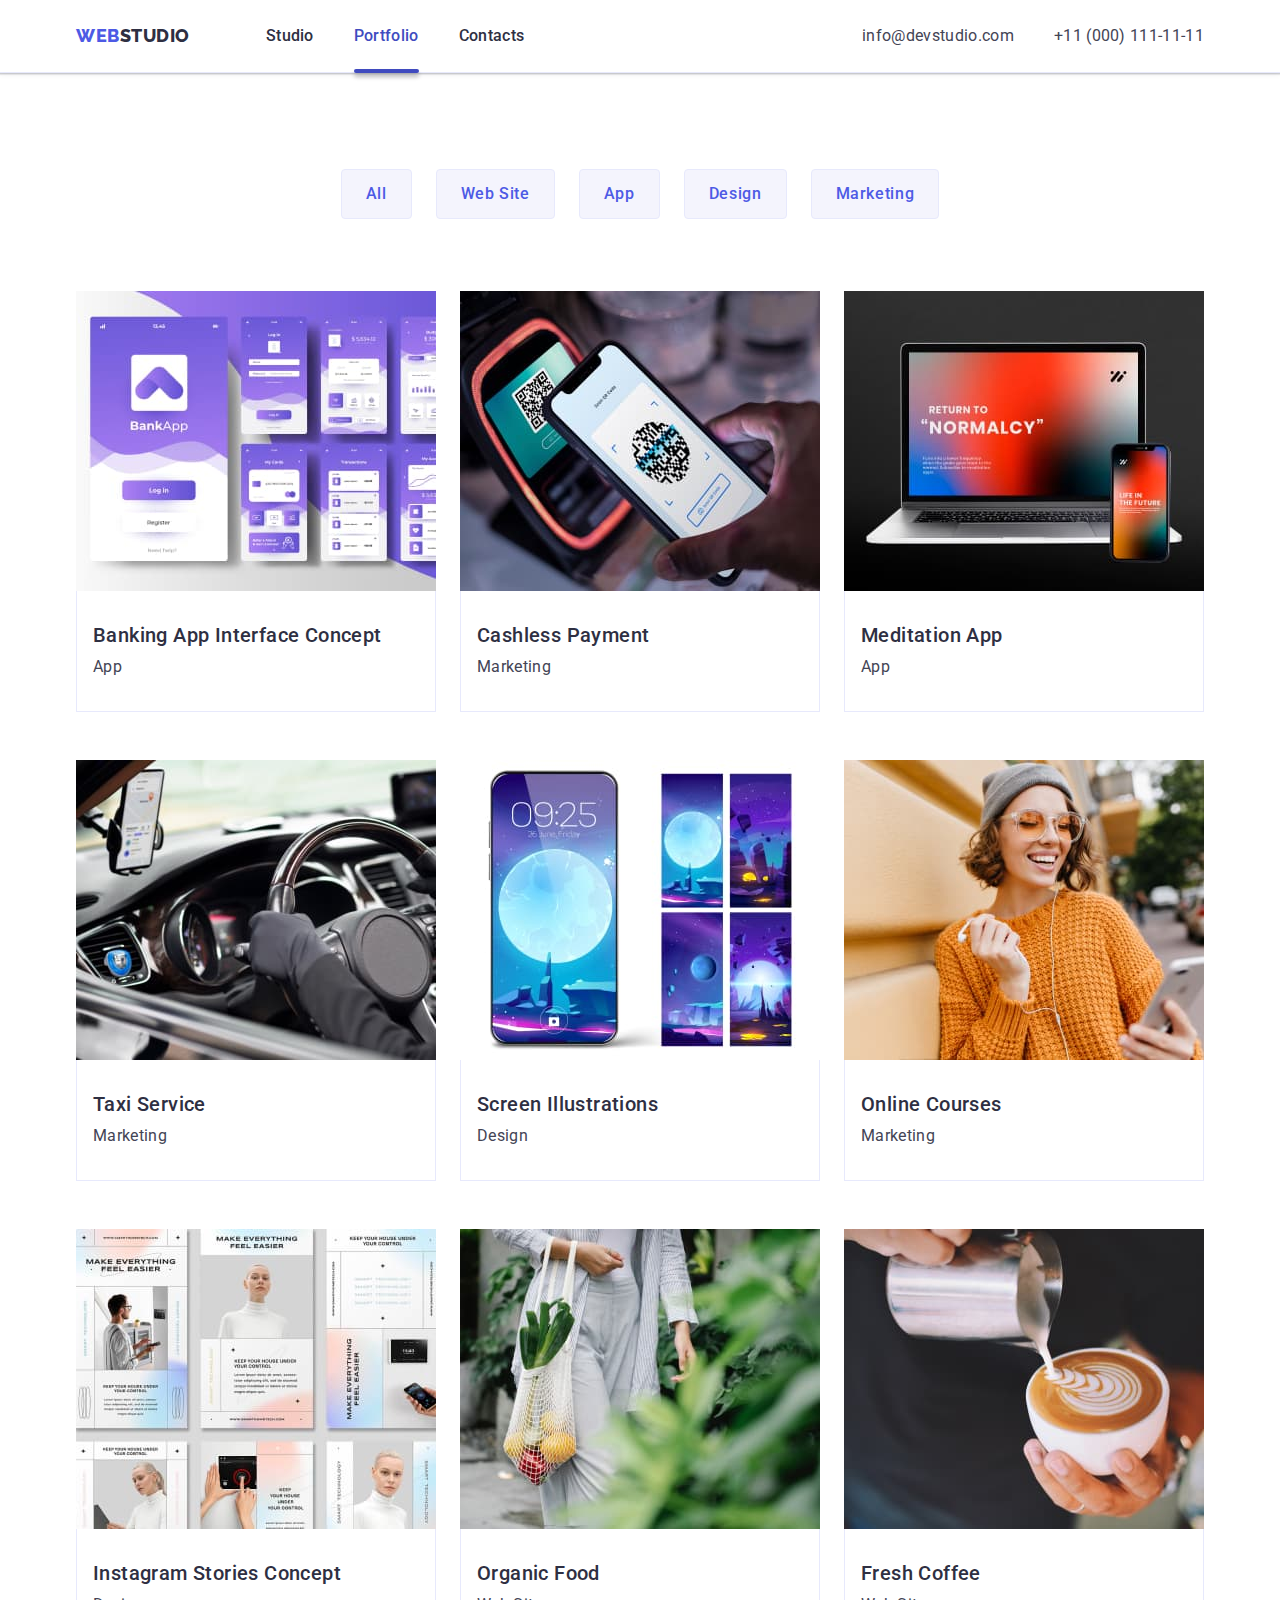
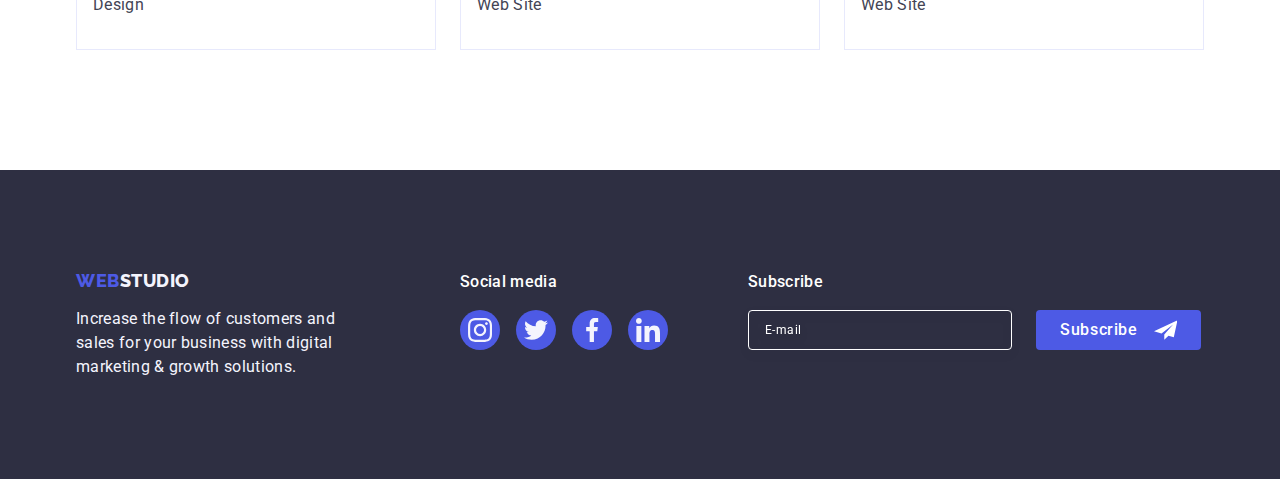
==== commit 1cae91dc: "HW6 commit-14" ====
--- a/portfolio.html
+++ b/portfolio.html
@@ -290,30 +290,30 @@
             digital marketing & growth solutions.
           </p>
         </div>
-        <div class="footer-div">
+        <div class="footer-div-soc">
           <p class="footer-tytle">Social media</p>
           <ul class="footer-social-list list">
             <li class="social-list-item">
               <a href="" class="footer-social-link link">
-                <svg class="social" width="24" height="24">
+                <svg class="social footer-social">
                   <use href="./images/icons.svg#instagram"></use></svg
               ></a>
             </li>
             <li class="social-list-item">
               <a href="" class="footer-social-link link">
-                <svg class="social" width="24" height="24">
+                <svg class="social footer-social">
                   <use href="./images/icons.svg#twitter"></use></svg
               ></a>
             </li>
             <li class="social-list-item">
               <a href="" class="footer-social-link link">
-                <svg class="social" width="24" height="24">
+                <svg class="social footer-social">
                   <use href="./images/icons.svg#facebook"></use></svg
               ></a>
             </li>
             <li class="social-list-item">
               <a href="" class="footer-social-link link">
-                <svg class="social" width="24" height="24">
+                <svg class="social footer-social">
                   <use href="./images/icons.svg#linkedin"></use></svg
               ></a>
             </li>
--- a/css/styles.css
+++ b/css/styles.css
@@ -552,7 +552,7 @@
 .subscribe-input {
   width: 264px;
   height: 40px;
-  background-color: var(--navyblue);
+  background-color: transparent;
   border: 1px solid var(--white);
   border-radius: 4px;
   filter: drop-shadow(0px 4px 4px rgba(0, 0, 0, 0.15));
@@ -769,7 +769,7 @@
   left: 50%;
   transform: translate(-50%, -50%);
   width: 408px;
-  min-height: 516px;
+  /* height: 584px; */
   padding-top: 72px;
   padding-bottom: 24px;
   padding-left: 24px;
@@ -837,6 +837,10 @@
   margin-bottom: 8px;
 }
 
+.modal-form-cont-textarea {
+  margin-bottom: 16px;
+}
+
 .modal-form-field {
   display: block;
   font-weight: 400;
@@ -850,7 +854,6 @@
 .modal-form-input-wrapper {
   display: block;
   position: relative;
-  margin-bottom: 8px;
 }
 
 .modal-form-input {
@@ -876,17 +879,20 @@
 }
 
 .modal-form-message {
+  display: block;
   resize: none;
   width: 100%;
-  height: 100px;
+  height: 120px;
   padding: 8px 16px;
-  margin-bottom: 16px;
-  outline: none;
+  outline: transparent;
   border: 1px solid var(--navybluemodal);
   border-radius: 4px;
-  background-color: var(--dairy);
+  background-color: transparent;
   font-family: inherit;
-  color: var(--navyblue);
+  font-size: 12px;
+  line-height: 1.17;
+  letter-spacing: 0.04em;
+  color: var(--navybluemodal);
   transition: border-color var(--transition);
 }
 
@@ -911,40 +917,48 @@
   transition: fill var(--transition);
 }
 
+.checkbox-cont {
+  display: flex;
+  margin-bottom: 24px;
+}
+
 .modal-form-check-desc {
-  display: flex;
   align-items: center;
   font-weight: 400;
   font-size: 12px;
-  line-height: 1.33;
+  line-height: 1.17;
   letter-spacing: 0.04em;
   color: var(--liteslate);
-  margin-bottom: 24px;
-}
-
-.modal-form-check-desc::before {
-  display: block;
+}
+
+.modal-form-check:checked + .modal-form-check-desc span {
+  background-color: var(--ocean);
+  border: none;
+  fill: var(--cloud);
+}
+
+.modal-form-check:focus + .modal-form-check-desc span {
+  border-color: var(--iris);
+}
+
+.checkbox-styled {
+  display: inline-flex;
+  align-items: center;
+  justify-content: center;
   margin-right: 8px;
+  width: 16px;
+  height: 16px;
   border: 1px solid var(--navybluemodal);
   border-radius: 2px;
   cursor: pointer;
-  width: 16px;
-  height: 16px;
-  content: '';
-  transition: var(--transition);
-}
-
-.modal-form-check:checked + .modal-form-check-desc::before {
-  background-color: var(--ocean);
-  background-image: url(../images/click.svg);
-  background-repeat: no-repeat;
-  background-position: 50% 50%;
-  fill: var(--cloud);
-  /* transition: border-color var(--transition); */
-}
-
-.modal-form-check:focus + .modal-form-check-desc::before {
-  border-color: var(--iris);
+  fill: transparent;
+  transition: background-color 250ms cubic-bezier(0.4, 0, 0.2, 1),
+    border 250ms cubic-bezier(0.4, 0, 0.2, 1),
+    fill 250ms cubic-bezier(0.4, 0, 0.2, 1);
+}
+
+.policy-link {
+  color: var(--iris);
 }
 
 .modal-form-submit {
@@ -966,7 +980,7 @@
   border-radius: 4px;
   border: none;
   cursor: pointer;
-  transition: var(--transition);
+  transition: background-color var(--transition);
 }
 
 .modal-form-submit:hover,
